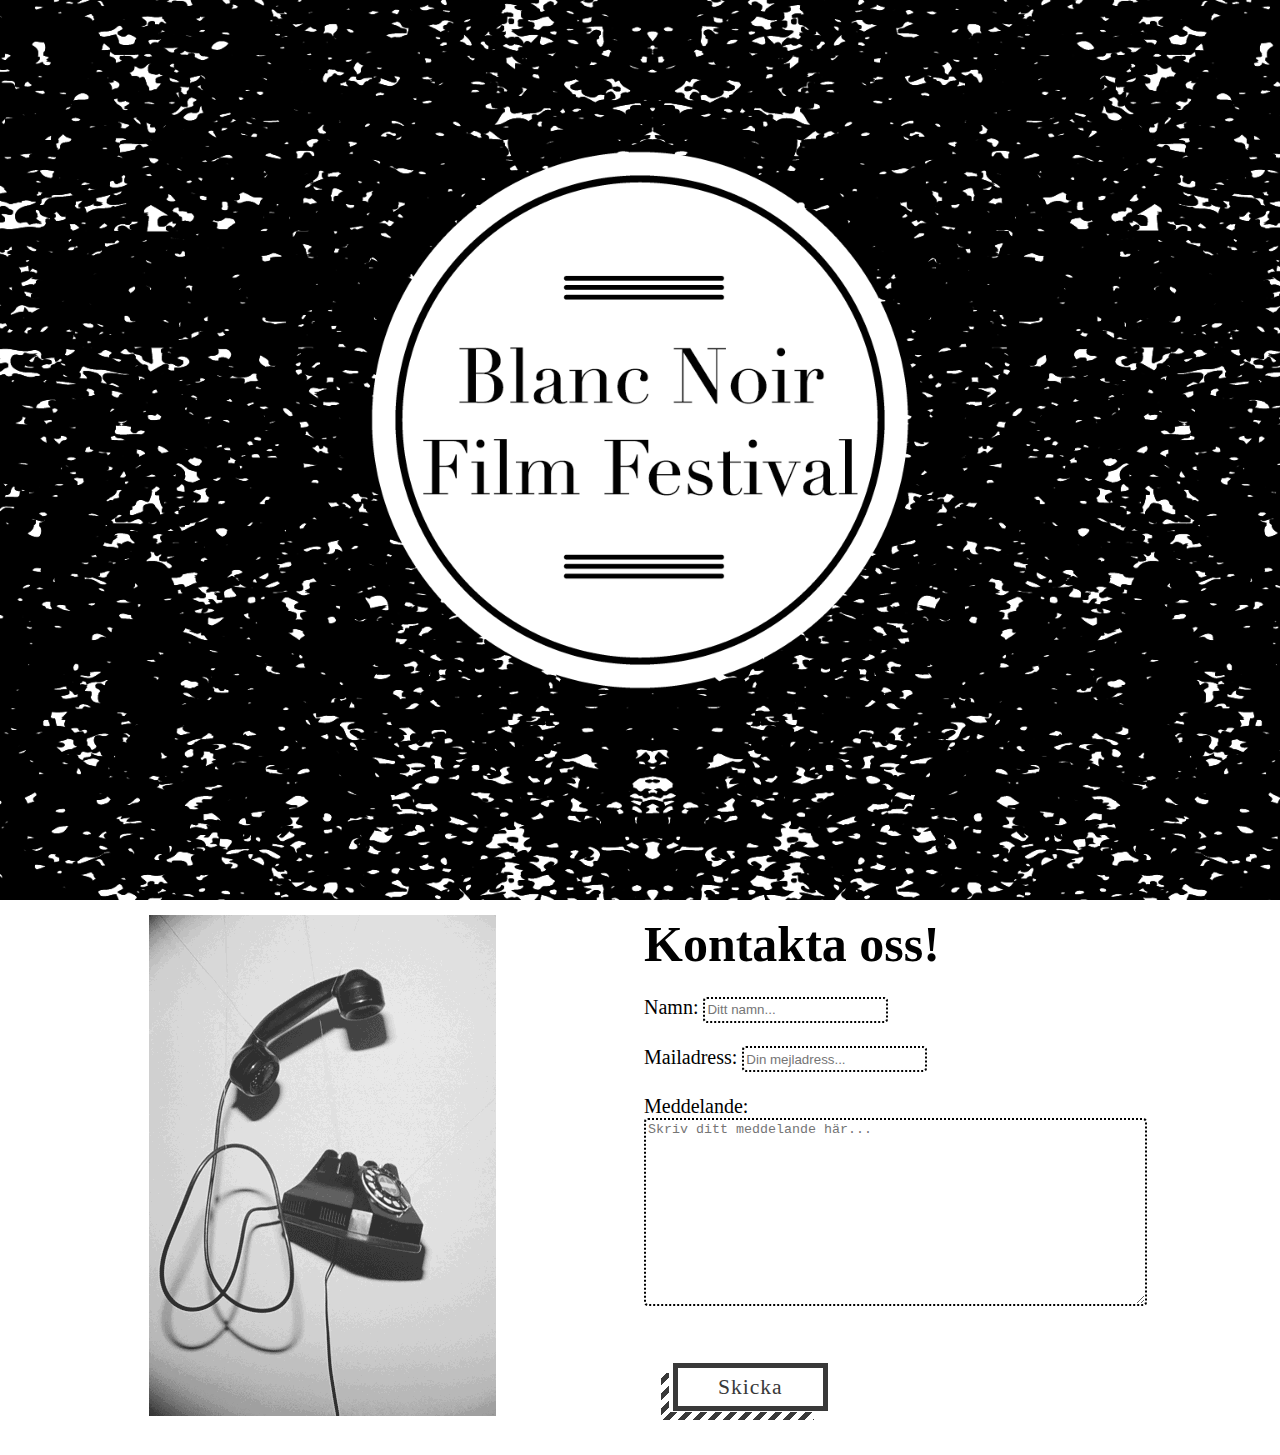
==== contact.html @ 90fb950c "första committen" ====
<!DOCTYPE html>
<html lang="en">
<head>
    <meta charset="UTF-8">
    <meta name="viewport" content="width=device-width, initial-scale=1.0">
    <meta http-equiv="X-UA-Compatible" content="ie=edge">
    <title>Contact - Blanc Noir Film Festival</title>
    <link rel="stylesheet" href="style.css">
</head>
<body>
    <header class="hero">
            <a href="./index.html"></a>
            <nav><a id="menu-icon"><img src="./images/menu.svg" alt="menu"></a></nav>
    </header>
    <main>
        <div class="flex-container">
                <div class="fbox-contact-img">
                    <img src="./images/contact.gif" alt="">
                </div>

                <div class="fbox-contact">
                    <h2>Kontakta oss!</h2>
                    <form action="mailto:someone@example.com" method="post" enctype="text/plain"> <br>
                        Namn:
                        <input type="text" name="name" placeholder="Ditt namn..."> <br><br>
                        Mailadress:
                        <input type="text" name="mail" placeholder="Din mejladress..."> <br><br>
                        Meddelande: <br>
                        <textarea name="comment" cols="60" rows="12" placeholder="Skriv ditt meddelande här..."></textarea> <br> <br>
                        <button class="btn striped-shadow dark" type="submit"><span>Skicka</span></button>
                    </form>
                </div>
        </div>
    </main>
    <footer></footer>
</body>
</html>
---- style.css ----
*{
    box-sizing: border-box;
}

html, body{
    margin: 0;
    font-family: Didot,Didot LT STD,Hoefler Text,Garamond,Times New Roman,serif; 
}

.wrapper {
    display: grid;
    grid-gap: 20px;
    grid-template-areas: 
      "header"
      "main"
      "footer";
  }

.hero {
    display: flex;
    height: 100vh;
    background-image: url(./images/header_vp.png);
    background-position: center;
    background-size: cover;
    background-repeat: no-repeat;
    scroll-snap-type: y mandatory;
}

 #menu-icon{
    align-self: right;
 }

 main{
    grid-area: main;
 }

.flex-container{
    display: flex;
    flex-flow: row wrap;
    justify-content: space-around;
    padding: 0 4px;
    scroll-snap-type: y mandatory;
}

.fbox-movies{
    flex: 50%;
    width: 50%;
    padding: 10px 4px;
    text-align: center;
    scroll-snap-align: center;
}

.fbox-movies > a > img {
    margin-top: 8px;
    vertical-align: middle;
    max-width: 90%;
}

.fbox-movies > a > img:hover{
    transition: opacity .25s ease-in-out;
    -moz-transition: opacity .25s ease-in-out;
    -webkit-transition: opacity .25s ease-in-out;
    filter: sepia(0.6) opacity(0.6);
}

.fbox-contact-img{
    flex: 50%;
    width: 50%;
    padding: 15px 4px;
    text-align: center;
}

.fbox-contact{
    flex: 50%;
    width: 50%;
    padding: 15px 4px;
    text-align: left;
}

.fbox-contact > h2{
    font-size: 50px;
    margin: 0;
}

.fbox-contact > form{
    font-size: 20px;
}

input[type=text] {
    height: 26px;
    border: 2px dotted black;
    border-radius: 4px;
  }

textarea{
    border: 2px dotted black;
    border-radius: 4px;
}

/* Styling för submit-knapp på contact-sidan */

button {
    overflow: visible;
    border: 0;
    padding: 0;
    margin: 1.8rem;
  }
  .btn.striped-shadow span {
    display: block;
    position: relative;
    z-index: 2;
    border: 5px solid;
  }

  .btn.striped-shadow.dark span {
    border-color: #393939;
    background: #ffffff;
    color: #393939;
  }
  
  .btn {
    font-family: Didot,Didot LT STD,Hoefler Text,Garamond,Times New Roman,serif;
    height: 80px;
    line-height: 65px;
    display: inline-block;
    letter-spacing: 1px;
    position: relative;
    font-size: 1.35rem;
    transition: opacity .3s, z-index .3s step-end, -webkit-transform .3s;
    transition: opacity .3s, z-index .3s step-end, transform .3s;
    transition: opacity .3s,
      z-index .3s step-end,
      transform .3s,
      -webkit-transform .3s;
    z-index: 1;
    background-color: transparent;
    cursor: pointer;
  }
  
  .btn {
    width: 155px;
    height: 48px;
    line-height: 38px;
  }

  button.btn.striped-shadow.dark:after, button.btn.striped-shadow.dark:before {
    background-image: linear-gradient(
      135deg,
      transparent 0,
      transparent 5px,
      #393939 5px,
      #393939 10px,
      transparent 10px
    );
  }
  
  button.btn.striped-shadow:hover:before {
    max-height: calc(100% - 10px);
  }
  
  button.btn.striped-shadow:after {
    width: calc(100% - 4px);
    height: 8px;
    left: -10px;
    bottom: -9px;
    background-size: 15px 8px;
    background-repeat: repeat-x;
  }
  button.btn.striped-shadow:after, button.btn.striped-shadow:before {
    content: '';
    display: block;
    position: absolute;
    z-index: 1;
    transition: max-height .3s, width .3s, -webkit-transform .3s;
    transition: transform .3s, max-height .3s, width .3s;
    transition: transform .3s, max-height .3s, width .3s, -webkit-transform .3s;
  }
  
  .btn.striped-shadow:hover {
    -webkit-transform: translate(-12px, 12px);
    -ms-transform: translate(-12px, 12px);
    transform: translate(-12px, 12px);
    z-index: 3;
  }
  
  button.btn.striped-shadow:hover:after, button.btn.striped-shadow:hover:before {
    -webkit-transform: translate(12px, -12px);
    -ms-transform: translate(12px, -12px);
    transform: translate(12px, -12px);
  }
  button.btn.striped-shadow:before {
    width: 8px;
    max-height: calc(100% - 5px);
    height: 100%;
    left: -12px;
    bottom: -5px;
    background-size: 8px 15px;
    background-repeat: repeat-y;
    background-position: 0 100%;
  }

footer{
    grid-area: footer;
}

/* Tablet */
@media (max-width: 768px){
    .fbox-movies > a > img {
        max-width: 350px;
     } 
}
/* Smart phone */
@media (max-width: 700px){
    .flex-container{
        flex-flow: column wrap;
        justify-content: center;
    }
    .fbox-movies{
        flex: 100%;
    }
}
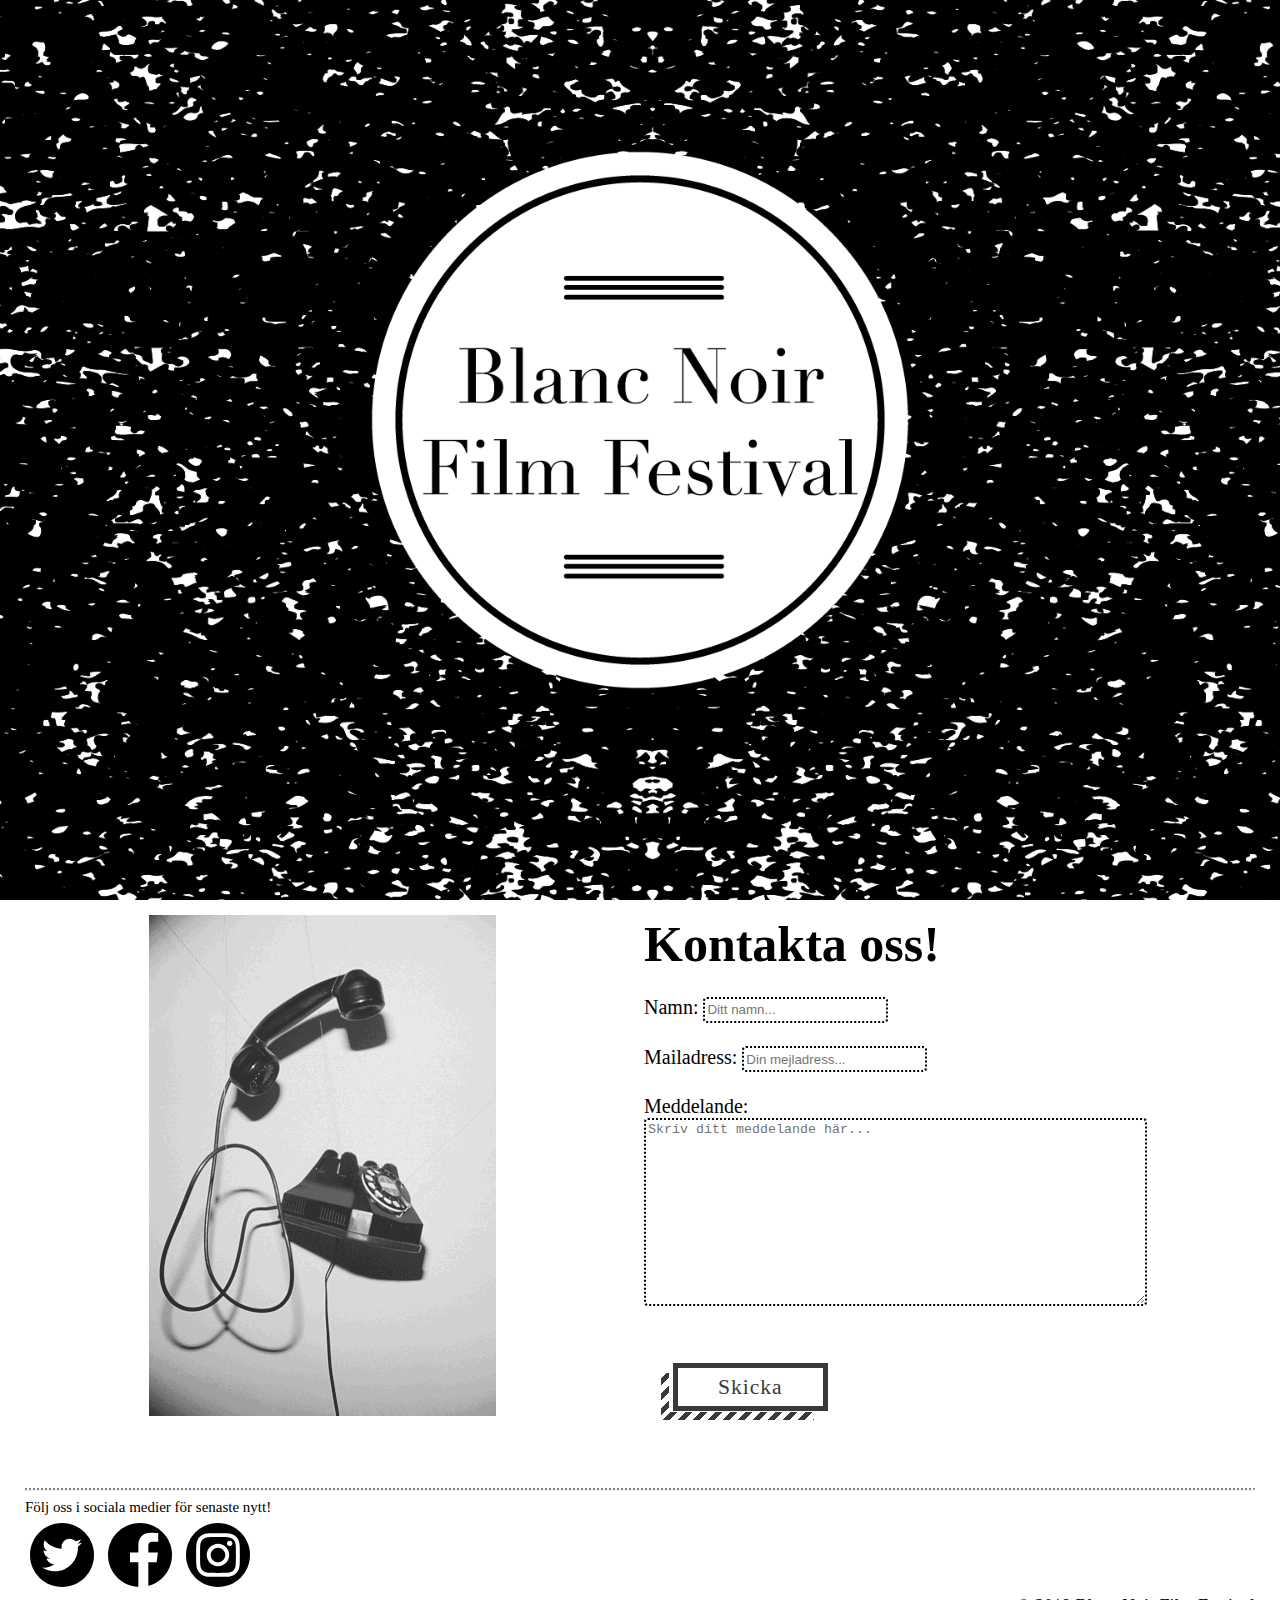
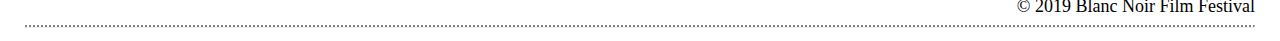
==== commit e5b03c3b: "Lagt in footer på alla sidor" ====
--- a/contact.html
+++ b/contact.html
@@ -32,6 +32,14 @@
                 </div>
         </div>
     </main>
-    <footer></footer>
+    <footer>
+            <hr>
+            <p id="hola">Följ oss i sociala medier för senaste nytt!</p>
+            <a href="http://www.twitter.com"><img src="./images/twitter.svg" alt="twitter"></a>
+            <a href="http://www.facebook.com"><img src="./images/facebook.svg" alt="facebook"></a>
+            <a href="http://www.instagram.com"><img src="./images/instagram.svg" alt="instagram"></a>
+            <p>&copy; 2019 Blanc Noir Film Festival</p>
+            <hr>
+        </footer>
 </body>
 </html>--- a/style.css
+++ b/style.css
@@ -16,6 +16,7 @@
       "footer";
   }
 
+/* Header-bild */
 .hero {
     display: flex;
     height: 100vh;
@@ -23,13 +24,62 @@
     background-position: center;
     background-size: cover;
     background-repeat: no-repeat;
+    position: relative;
     scroll-snap-type: y mandatory;
+}
+
+.container{
+    position: absolute;
+    margin: 20px;
+    width: auto;
+}
+
+/* Kod för hamburgermeny */
+.topnav {
+    overflow: hidden;
+    background-color: black;
+    position: relative;
+}
+
+/* Gömmer länkarna i hamburgaren */
+.topnav #myLinks{
+    display: none;
+    margin: 29px 0 0 0;
+    
+}
+
+/* Stylar navigations-länkarna */
+.topnav a {
+    color: black;
+    background-color: white;
+    padding: 14px 16px;
+    text-decoration: none;
+    font-size: 15px;
+    display: block;
+}
+
+.topnav a.icon{
+    background-attachment: white;
+    display: block;
+    position: fixed;
+    top: 0;
+}
+
+.topnav a:hover{
+    background-color: #ddd;
+    color: black;
+}
+
+.active{
+    background-color: white;
+    color: black;
 }
 
  #menu-icon{
     align-self: right;
  }
 
+ /* Grundstruktur för main-segment */
  main{
     grid-area: main;
  }
@@ -77,6 +127,13 @@
     text-align: left;
 }
 
+.fbox-movieinfo{
+    flex: 50%;
+    width: 50%;
+    padding: 15px 4px;
+    text-align: left;
+}
+
 .fbox-contact > h2{
     font-size: 50px;
     margin: 0;
@@ -84,6 +141,11 @@
 
 .fbox-contact > form{
     font-size: 20px;
+}
+
+.plot{
+    font-style: italic;
+    font-size: 18px;
 }
 
 input[type=text] {
@@ -199,8 +261,46 @@
     background-position: 0 100%;
   }
 
+/* Footer */
 footer{
     grid-area: footer;
+    padding: 25px 25px 5px;
+}
+
+footer > hr{
+    border-top: 2px dotted grey;
+}
+/* Styling footert-text */
+footer > p{
+    text-align: end;
+    margin: 0;
+    font-size: 2vh;
+}
+
+footer > p#hola{
+    text-align: start;
+    padding: 0px 0px 2px;
+    font-size: 15px;
+}
+
+/* Styling soc. medier-knappar */
+footer > a > img{
+    width: 5vw;
+    height: auto;
+    margin: 5px;
+}
+
+/* Regel för att få filminfon att lägga sig under trailern vid mindre skärm */
+@media (max-width: 1130px){
+.fbox-movieinfo{
+    flex: 100%;
+    width: 100vw;
+    text-align: center;
+}
+
+.fbox-movieinfo > iframe{
+    width: 80vw;
+}
 }
 
 /* Tablet */
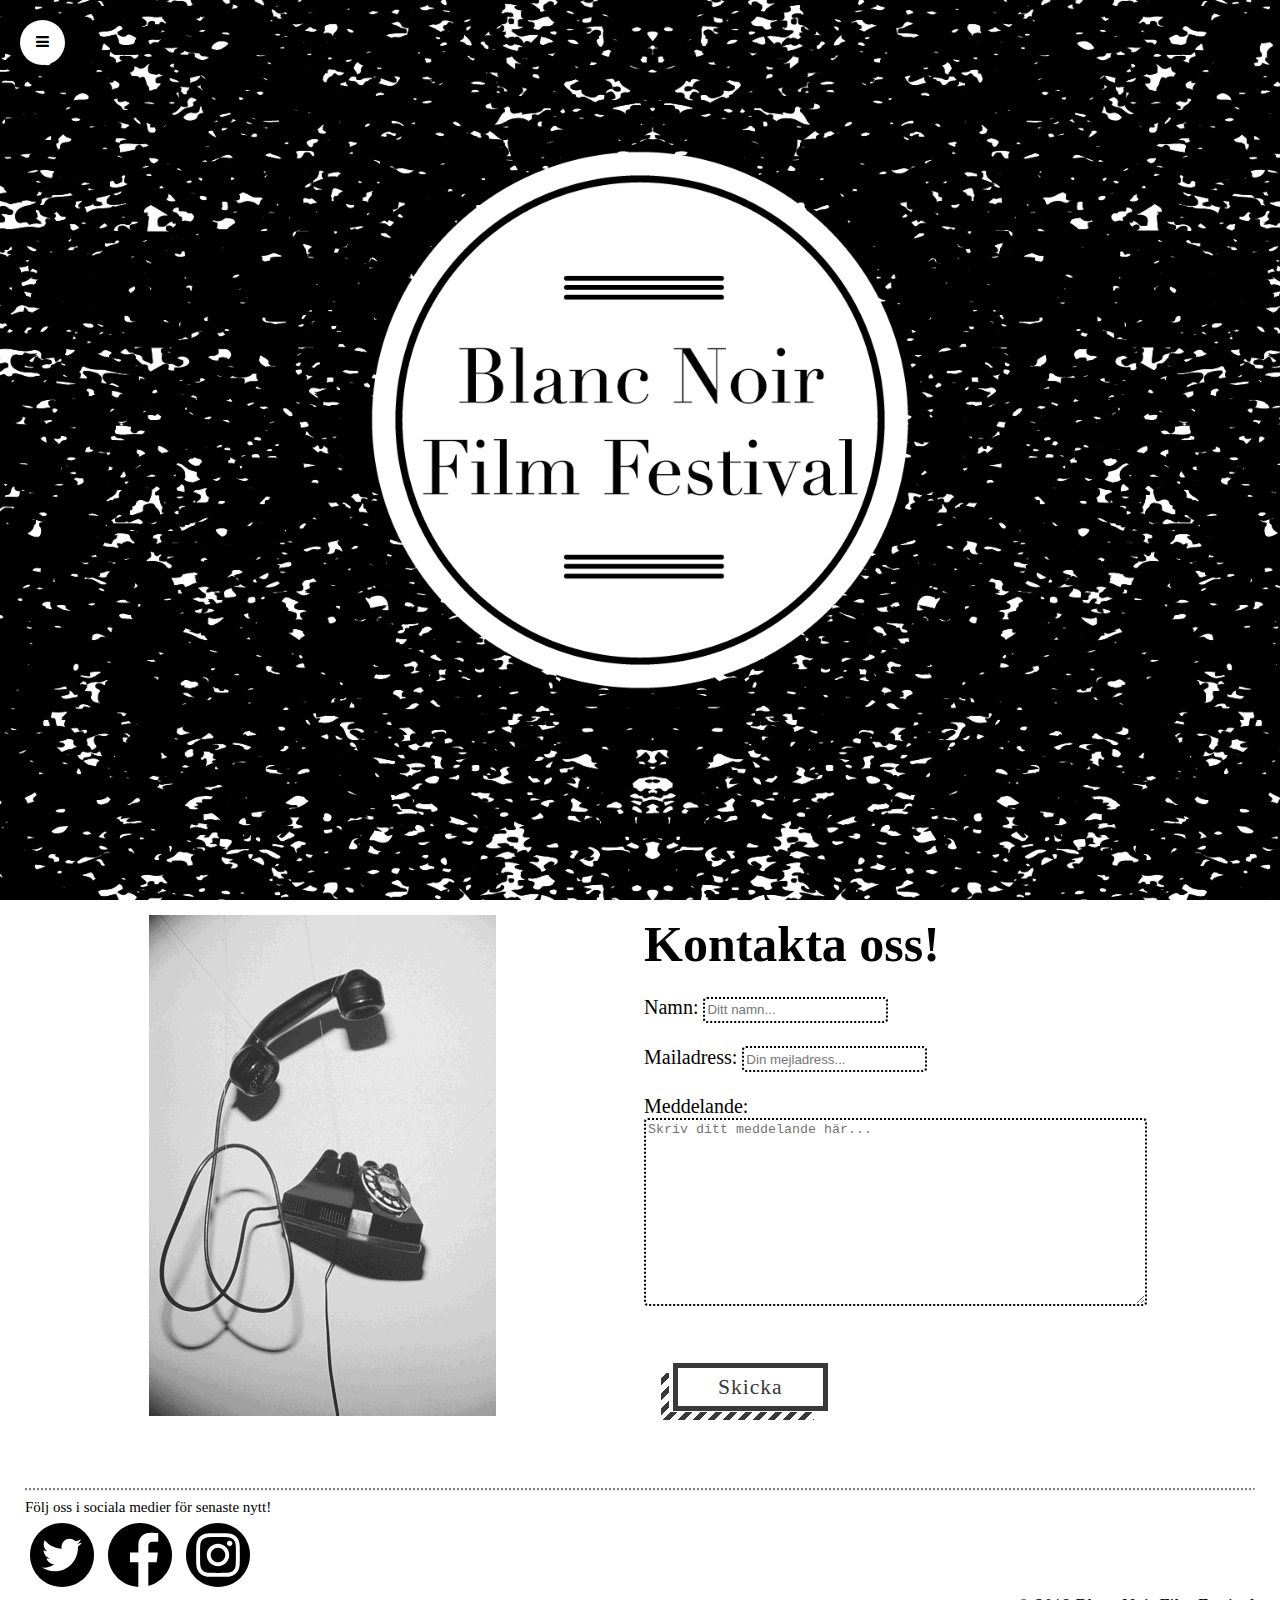
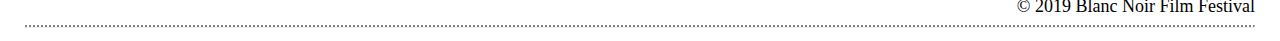
==== commit 9fea5cf3: "Lagt in hamburgermeny på alla sidor" ====
--- a/contact.html
+++ b/contact.html
@@ -6,11 +6,38 @@
     <meta http-equiv="X-UA-Compatible" content="ie=edge">
     <title>Contact - Blanc Noir Film Festival</title>
     <link rel="stylesheet" href="style.css">
+    <link rel="stylesheet" href="https://cdnjs.cloudflare.com/ajax/libs/font-awesome/4.7.0/css/font-awesome.min.css">
 </head>
 <body>
     <header class="hero">
-            <a href="./index.html"></a>
-            <nav><a id="menu-icon"><img src="./images/menu.svg" alt="menu"></a></nav>
+            
+            <div class="container">
+            <!-- Hamburgemeny -->
+            <div class="topnav">
+                
+                <!-- Navigation links (hidden by default) -->
+                <div id="myLinks">
+                    <!-- Undermeny -->
+                    <a id="menulink" href="./index.html">Hem</a>
+                    <a id="menulink" href="./program.html">Program</a>
+                    <a id="menulink" href="./contact.html">Kontakt</a>
+                    <div><h3>Filmer</h3>
+                        <a  id="menulink" href="./mildred.html">Mildred Pierce</a>
+                        <a  id="menulink" href="./killers.html">The Killers</a>
+                        <a  id="menulink" href="./detour.html">Detour</a>
+                        <a  id="menulink" href="./notorious.html">Notorious</a>
+                        <a  id="menulink" href="./maltese_falcon.html">The Maltese Falcon</a>
+                        <a  id="menulink" href="./shadow_of_a_doubt.html">Shadow of a Doubt</a>
+
+                    </div>
+                </div>
+            <!-- JS för att få fram undermenyn när användaren trycker på hamburgaren -->
+            <a href="javascript:void(0);" class="icon" onclick="myFunction()">
+                <i class="fa fa-bars"></i>
+                <script src="navbar.js"></script>
+        
+        </div>
+        </a>
     </header>
     <main>
         <div class="flex-container">
--- a/style.css
+++ b/style.css
@@ -36,9 +36,8 @@
 
 /* Kod för hamburgermeny */
 .topnav {
-    overflow: hidden;
     background-color: black;
-    position: relative;
+    position: absolute;
 }
 
 /* Gömmer länkarna i hamburgaren */
@@ -46,6 +45,18 @@
     display: none;
     margin: 29px 0 0 0;
     
+}
+
+.topnav #myLinks #menulink{
+    min-width: 14vw;
+    padding: 20px;
+    text-align: center;
+}
+
+.topnav #myLinks > div > h3{
+    background-color: white;
+    margin: 2px;
+    padding-left: 1vw;
 }
 
 /* Stylar navigations-länkarna */
@@ -61,8 +72,9 @@
 .topnav a.icon{
     background-attachment: white;
     display: block;
-    position: fixed;
+    position: absolute;
     top: 0;
+    border-radius: 50%;
 }
 
 .topnav a:hover{
@@ -78,6 +90,7 @@
  #menu-icon{
     align-self: right;
  }
+ 
 
  /* Grundstruktur för main-segment */
  main{
@@ -85,6 +98,7 @@
  }
 
 .flex-container{
+    position: relative;
     display: flex;
     flex-flow: row wrap;
     justify-content: space-around;
@@ -92,18 +106,71 @@
     scroll-snap-type: y mandatory;
 }
 
+/* Styling för Program-sida */
+.fbox-program{
+    flex: 30vw;
+    width: 30vw;
+    padding: 10px 4px 0px 25px;
+    text-align: start;
+}
+
+.fbox-program > h2{
+    font-size: 30px;
+}
+
+.fbox-program > span{
+    font-size: 25px;
+}
+
+.fbox-program > a{
+    text-decoration: none;
+    color: black;
+    font-size: 25px;
+}
+
+.fbox-program > a:hover{
+    color: #704214;
+}
+
+.vertical-line-1{
+    border-right: 4px dotted black;
+    height: 163px;
+    position: absolute;
+    left: 30%;
+    top: 26px;
+}
+
+.vertical-line-2{
+    border-right: 4px dotted black;
+    height: 163px;
+    position: absolute;
+    right: 34%;
+    top: 26px;
+}
+
+/* Styling för startsida */
+
 .fbox-movies{
     flex: 50%;
     width: 50%;
     padding: 10px 4px;
     text-align: center;
-    scroll-snap-align: center;
+    position: relative
 }
 
 .fbox-movies > a > img {
     margin-top: 8px;
     vertical-align: middle;
     max-width: 90%;
+}
+
+.movietext{
+    display: none;
+    position: absolute;
+    top: 50%;
+    left: 29%;
+    font-size: 4.5vw;
+    color: rgb(37, 37, 36);
 }
 
 .fbox-movies > a > img:hover{
@@ -113,6 +180,13 @@
     filter: sepia(0.6) opacity(0.6);
 }
 
+.fbox-movies > a:hover .movietext{
+    display: flex;
+}
+
+
+
+/* Styling för kontakt-sidan */
 .fbox-contact-img{
     flex: 50%;
     width: 50%;
@@ -127,20 +201,21 @@
     text-align: left;
 }
 
+.fbox-contact > h2{
+    font-size: 50px;
+    margin: 0;
+}
+
+.fbox-contact > form{
+    font-size: 20px;
+}
+/* Styling för film-sidorna */
+
 .fbox-movieinfo{
     flex: 50%;
     width: 50%;
     padding: 15px 4px;
     text-align: left;
-}
-
-.fbox-contact > h2{
-    font-size: 50px;
-    margin: 0;
-}
-
-.fbox-contact > form{
-    font-size: 20px;
 }
 
 .plot{
@@ -290,7 +365,7 @@
     margin: 5px;
 }
 
-/* Regel för att få filminfon att lägga sig under trailern vid mindre skärm */
+/* */
 @media (max-width: 1130px){
 .fbox-movieinfo{
     flex: 100%;
@@ -300,6 +375,14 @@
 
 .fbox-movieinfo > iframe{
     width: 80vw;
+}
+
+.vertical-line-1{
+    height: 211px;
+}
+
+.vertical-line-2{
+    height: 211px;
 }
 }
 
@@ -318,4 +401,19 @@
     .fbox-movies{
         flex: 100%;
     }
+
+    .fbox-program{
+        flex: 100%;
+        width: 100vw;
+        padding: 10px 4px 0px 25px;
+        text-align: start;
+    }
+
+    .vertical-line-1{
+        display: none;
+    }
+    
+    .vertical-line-2{
+        display: none;
+    }
 }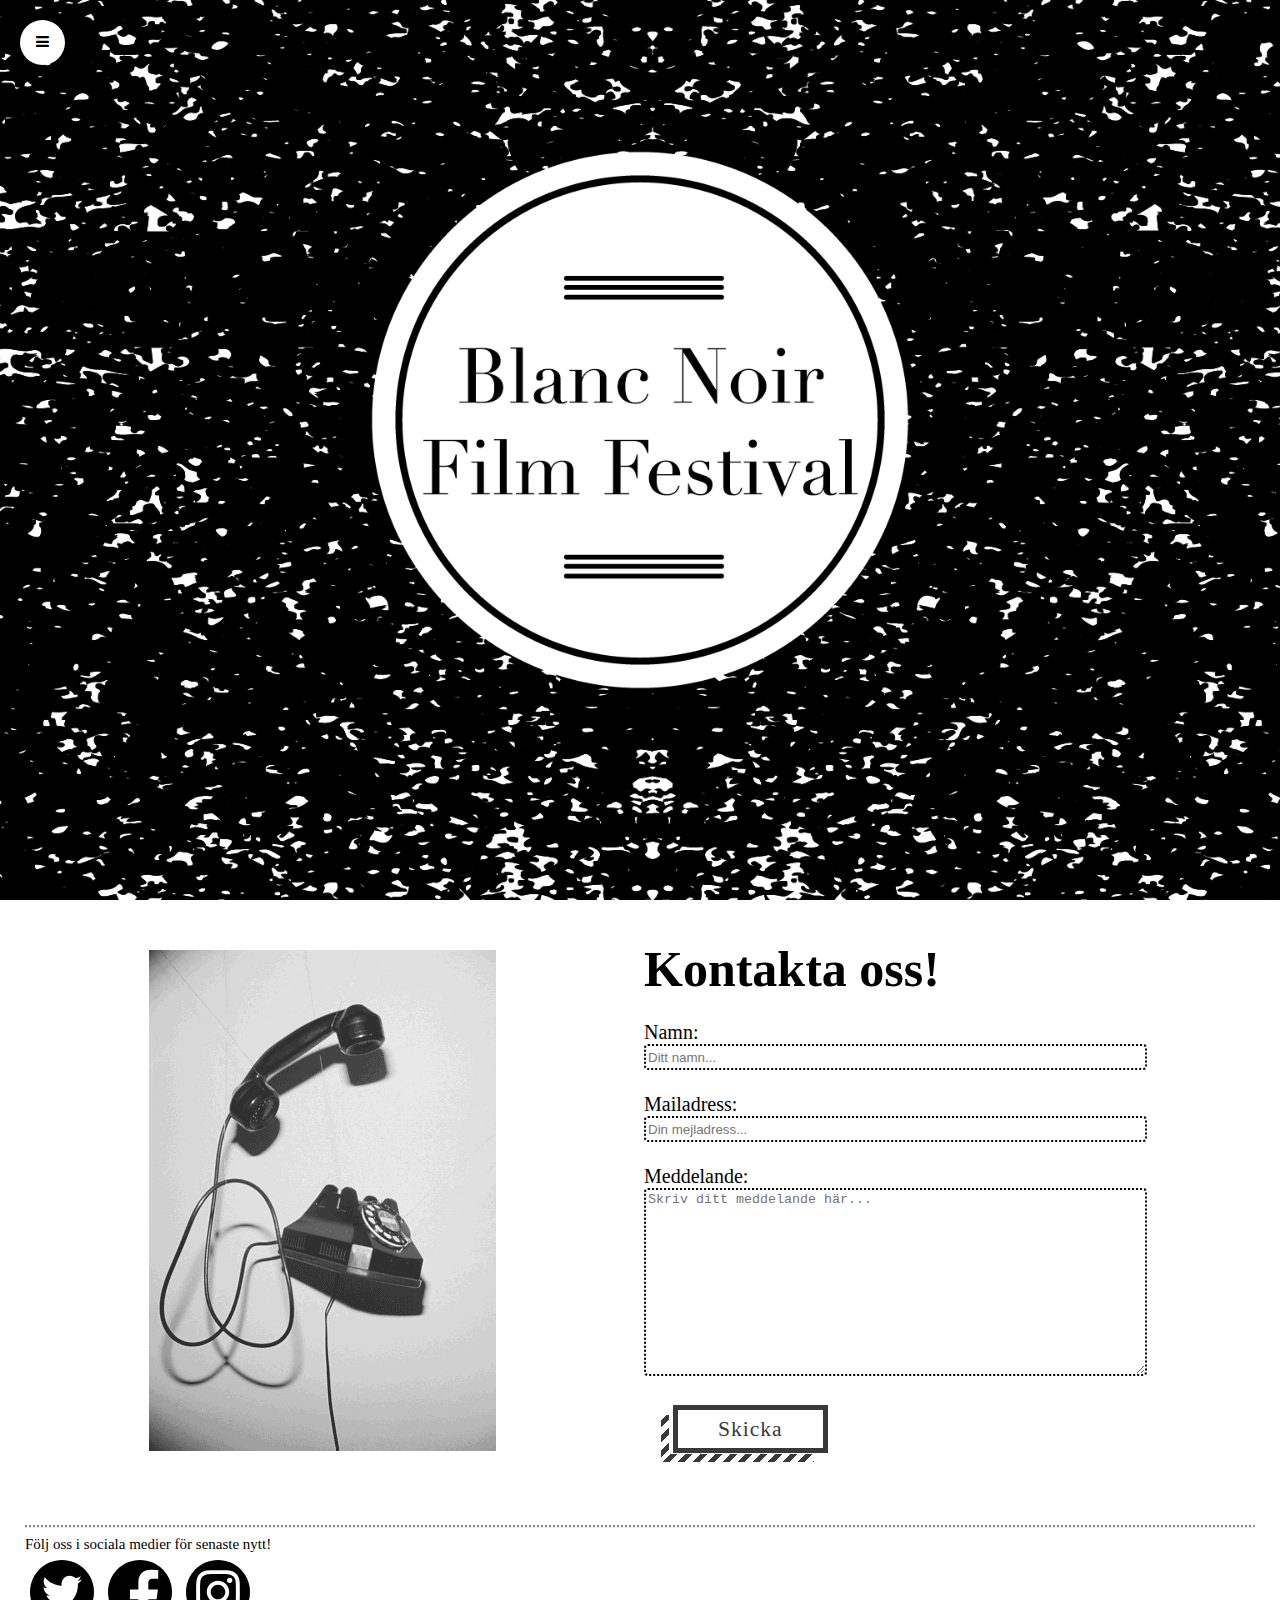
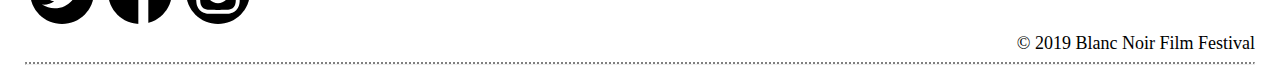
==== commit 49925f2a: "Alignat input-fält på kontakt-sidan" ====
--- a/contact.html
+++ b/contact.html
@@ -49,11 +49,11 @@
                     <h2>Kontakta oss!</h2>
                     <form action="mailto:someone@example.com" method="post" enctype="text/plain"> <br>
                         Namn:
-                        <input type="text" name="name" placeholder="Ditt namn..."> <br><br>
+                        <input type="text" name="name" placeholder="Ditt namn..."> <br>
                         Mailadress:
-                        <input type="text" name="mail" placeholder="Din mejladress..."> <br><br>
+                        <input type="text" name="mail" placeholder="Din mejladress..."> <br>
                         Meddelande: <br>
-                        <textarea name="comment" cols="60" rows="12" placeholder="Skriv ditt meddelande här..."></textarea> <br> <br>
+                        <textarea name="comment" cols="60" rows="12" placeholder="Skriv ditt meddelande här..."></textarea>
                         <button class="btn striped-shadow dark" type="submit"><span>Skicka</span></button>
                     </form>
                 </div>
--- a/style.css
+++ b/style.css
@@ -184,20 +184,19 @@
     display: flex;
 }
 
-
-
 /* Styling för kontakt-sidan */
+
 .fbox-contact-img{
     flex: 50%;
     width: 50%;
-    padding: 15px 4px;
+    padding: 50px 4px 10px;
     text-align: center;
 }
 
 .fbox-contact{
     flex: 50%;
     width: 50%;
-    padding: 15px 4px;
+    padding: 40px 4px 10px;
     text-align: left;
 }
 
@@ -208,14 +207,20 @@
 
 .fbox-contact > form{
     font-size: 20px;
-}
+    display: inline-grid;
+}
+
 /* Styling för film-sidorna */
 
 .fbox-movieinfo{
     flex: 50%;
     width: 50%;
-    padding: 15px 4px;
+    padding: 40px 25px;
     text-align: left;
+}
+
+.fbox-movieinfo > h2{
+    margin: 0;
 }
 
 .plot{
